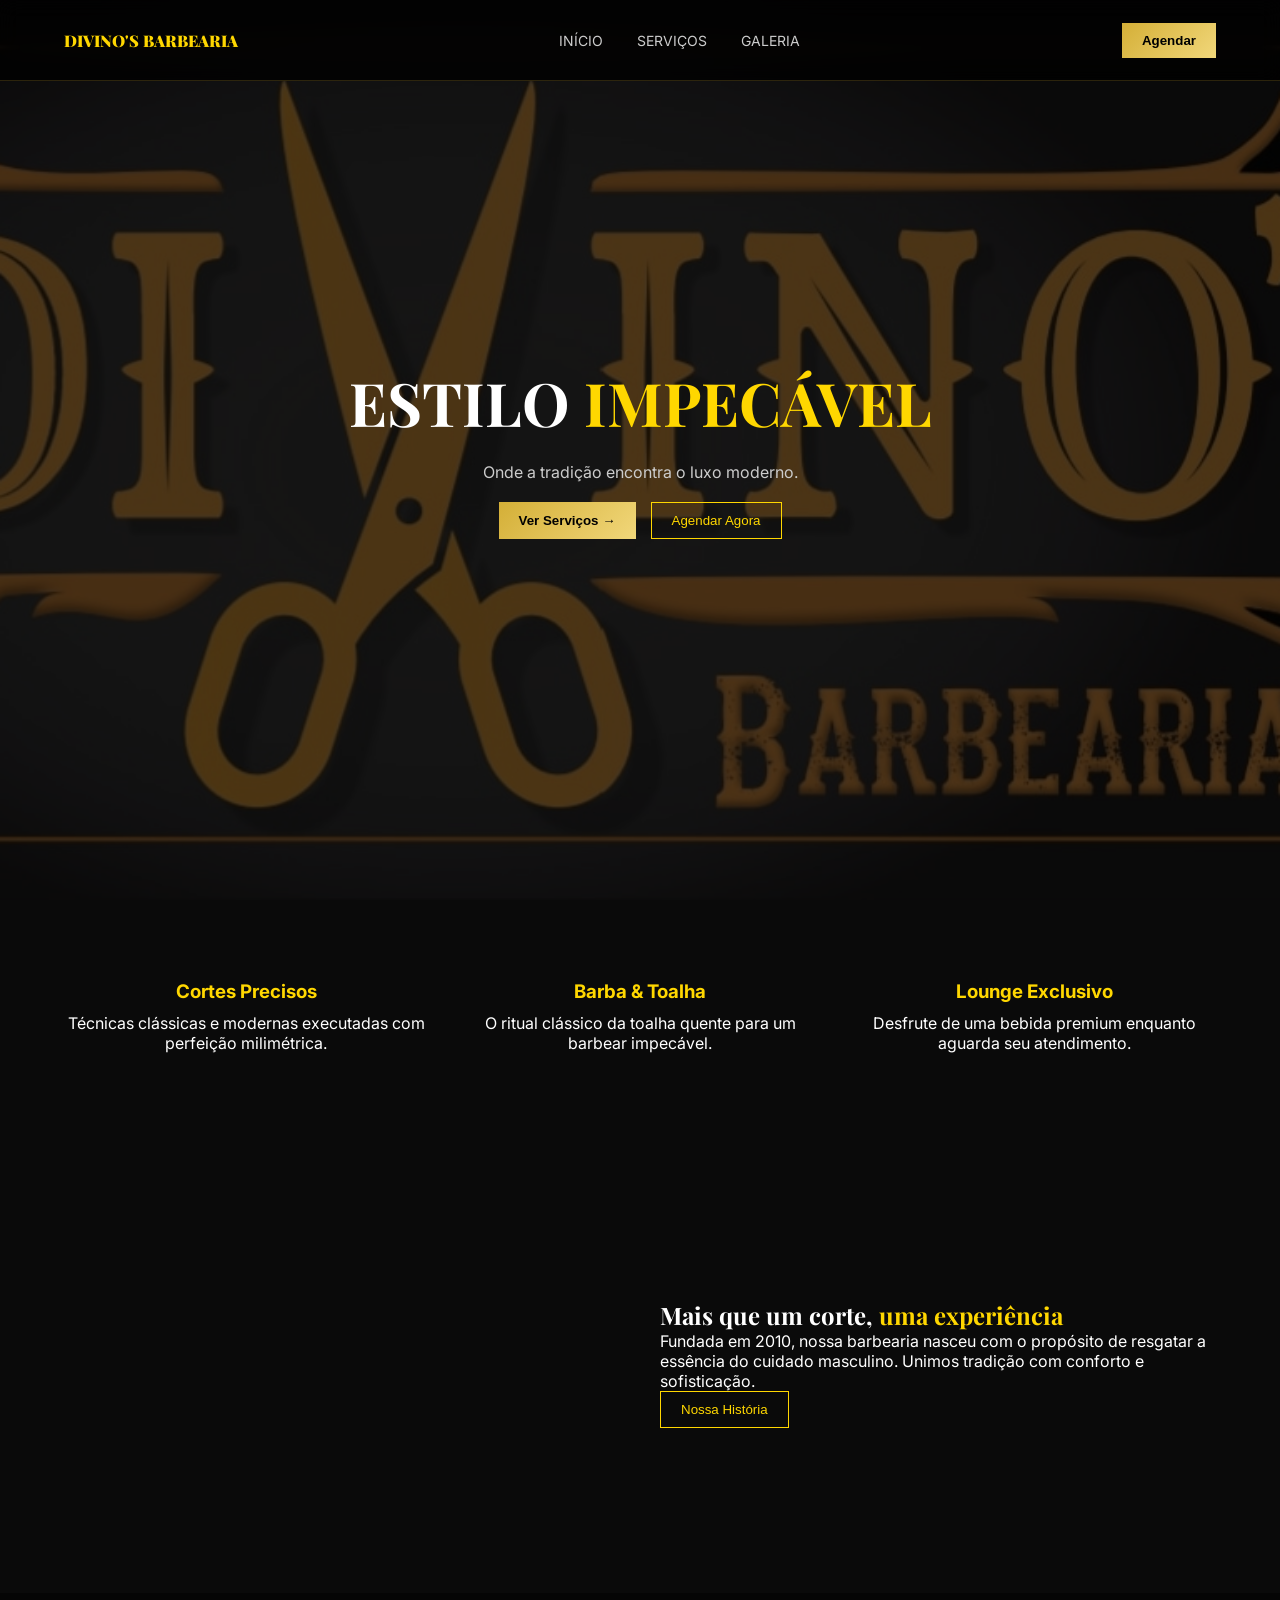
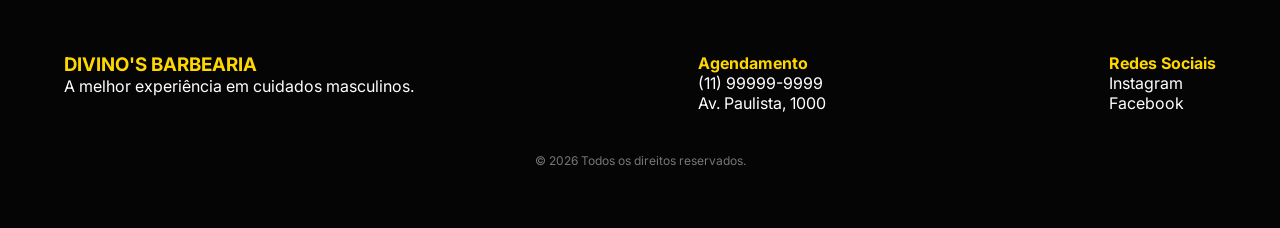
==== index.html @ fd5d9ac2 "inicio" ====
<!DOCTYPE html>
<html lang="pt-BR">
<head>
  <meta charset="UTF-8">
  <title>Divino's Barbearia</title>
  <link rel="stylesheet" href="style.css">
  <link href="https://fonts.googleapis.com/css2?family=Playfair+Display:wght@400;700;900&family=Inter:wght@300;400;600&display=swap" rel="stylesheet">
</head>
<body>

<!-- NAVBAR -->
<header class="navbar">
  <div class="container nav-content">
    <div class="logo">DIVINO'S BARBEARIA</div>

    <nav class="menu">
      <a href="#">Início</a>
      <a href="#">Serviços</a>
      <a href="#">Galeria</a>
    </nav>

    <button class="btn-gold">Agendar</button>
  </div>
</header>

<!-- HERO -->
<section class="hero">
  <div class="overlay"></div>

  <div class="hero-content">
    <h1>
      ESTILO <span>IMPECÁVEL</span>
    </h1>

    <p>Onde a tradição encontra o luxo moderno.</p>

    <div class="hero-buttons">
      <button class="btn-gold">Ver Serviços →</button>
      <button class="btn-outline">Agendar Agora</button>
    </div>
  </div>
</section>

<!-- SERVIÇOS -->
<section class="services container">
  <div class="card">
    <h3>Cortes Precisos</h3>
    <p>Técnicas clássicas e modernas executadas com perfeição milimétrica.</p>
  </div>

  <div class="card">
    <h3>Barba & Toalha</h3>
    <p>O ritual clássico da toalha quente para um barbear impecável.</p>
  </div>

  <div class="card">
    <h3>Lounge Exclusivo</h3>
    <p>Desfrute de uma bebida premium enquanto aguarda seu atendimento.</p>
  </div>
</section>

<!-- SOBRE -->
<section class="about container">
  <div class="about-img"></div>

  <div class="about-text">
    <h2>Mais que um corte, <span>uma experiência</span></h2>
    <p>
      Fundada em 2010, nossa barbearia nasceu com o propósito de resgatar a essência
      do cuidado masculino. Unimos tradição com conforto e sofisticação.
    </p>

    <button class="btn-outline">Nossa História</button>
  </div>
</section>

<!-- FOOTER -->
<footer>
  <div class="container footer-grid">

    <div>
      <h3>DIVINO'S BARBEARIA</h3>
      <p>A melhor experiência em cuidados masculinos.</p>
    </div>

    <div>
      <h4>Agendamento</h4>
      <p>(11) 99999-9999</p>
      <p>Av. Paulista, 1000</p>
    </div>

    <div>
      <h4>Redes Sociais</h4>
      <p>Instagram</p>
      <p>Facebook</p>
    </div>

  </div>

  <p class="copy">© 2026 Todos os direitos reservados.</p>
</footer>

<script src="script.js"></script>
</body>
</html>
---- style.css ----
* {
  margin: 0;
  padding: 0;
  box-sizing: border-box;
}

body {
  font-family: 'Inter', sans-serif;
  background: #0a0a0a;
  color: #fff;
}

/* CONTAINER */
.container {
  width: 90%;
  max-width: 1200px;
  margin: auto;
}

/* NAVBAR */
.navbar {
  position: fixed;
  width: 100%;
  background: rgba(0,0,0,0.8);
  backdrop-filter: blur(10px);
  border-bottom: 1px solid rgba(212,175,55,0.2);
  z-index: 999;
}

.nav-content {
  display: flex;
  justify-content: space-between;
  align-items: center;
  height: 80px;
}

.logo {
  font-family: 'Playfair Display', serif;
  font-weight: 900;
  color: gold;
}

.menu a {
  margin: 0 15px;
  text-decoration: none;
  color: #ccc;
  font-size: 14px;
  text-transform: uppercase;
}

.menu a:hover {
  color: gold;
}

/* BUTTONS */
.btn-gold {
  background: linear-gradient(135deg, #d4af37, #f1d77a);
  border: none;
  padding: 10px 20px;
  font-weight: bold;
  cursor: pointer;
}

.btn-outline {
  border: 1px solid gold;
  background: transparent;
  color: gold;
  padding: 10px 20px;
  cursor: pointer;
}

/* HERO */
.hero {
  height: 100vh;
  background-size: cover;
  background-position: center;
  background-image: url("./Imagens_Divino´s/Logo_Divino´s.jpeg");
  background-repeat:  no-repeat;
  display: flex;
  align-items: center;
  justify-content: center;
  text-align: center;
  position: relative;
}

.overlay {
  position: absolute;
  width: 100%;
  height: 100%;
  background: rgba(0,0,0,0.7);
}

.hero-content {
  position: relative;
  z-index: 2;
}

.hero h1 {
  font-family: 'Playfair Display', serif;
  font-size: 60px;
}

.hero span {
  color: gold;
}

.hero p {
  margin: 20px 0;
  color: #ccc;
}

.hero-buttons {
  display: flex;
  justify-content: center;
  gap: 15px;
}

/* SERVICES */
.services {
  display: flex;
  gap: 30px;
  padding: 80px 0;
}

.card {
  flex: 1;
  text-align: center;
}

.card h3 {
  color: gold;
  margin-bottom: 10px;
}

/* ABOUT */
.about {
  display: flex;
  gap: 40px;
  padding: 80px 0;
  align-items: center;
}

.about-img {
  flex: 1;
  height: 300px;
  background: url('L') center/cover;
}

.about-text {
  flex: 1;
}

.about h2 {
  font-family: 'Playfair Display', serif;
}

.about span {
  color: gold;
}

/* FOOTER */
footer {
  background: #050505;
  padding: 60px 0;
}

.footer-grid {
  display: flex;
  justify-content: space-between;
}

footer h3, footer h4 {
  color: gold;
}

.copy {
  text-align: center;
  margin-top: 40px;
  font-size: 12px;
  color: #777;
}
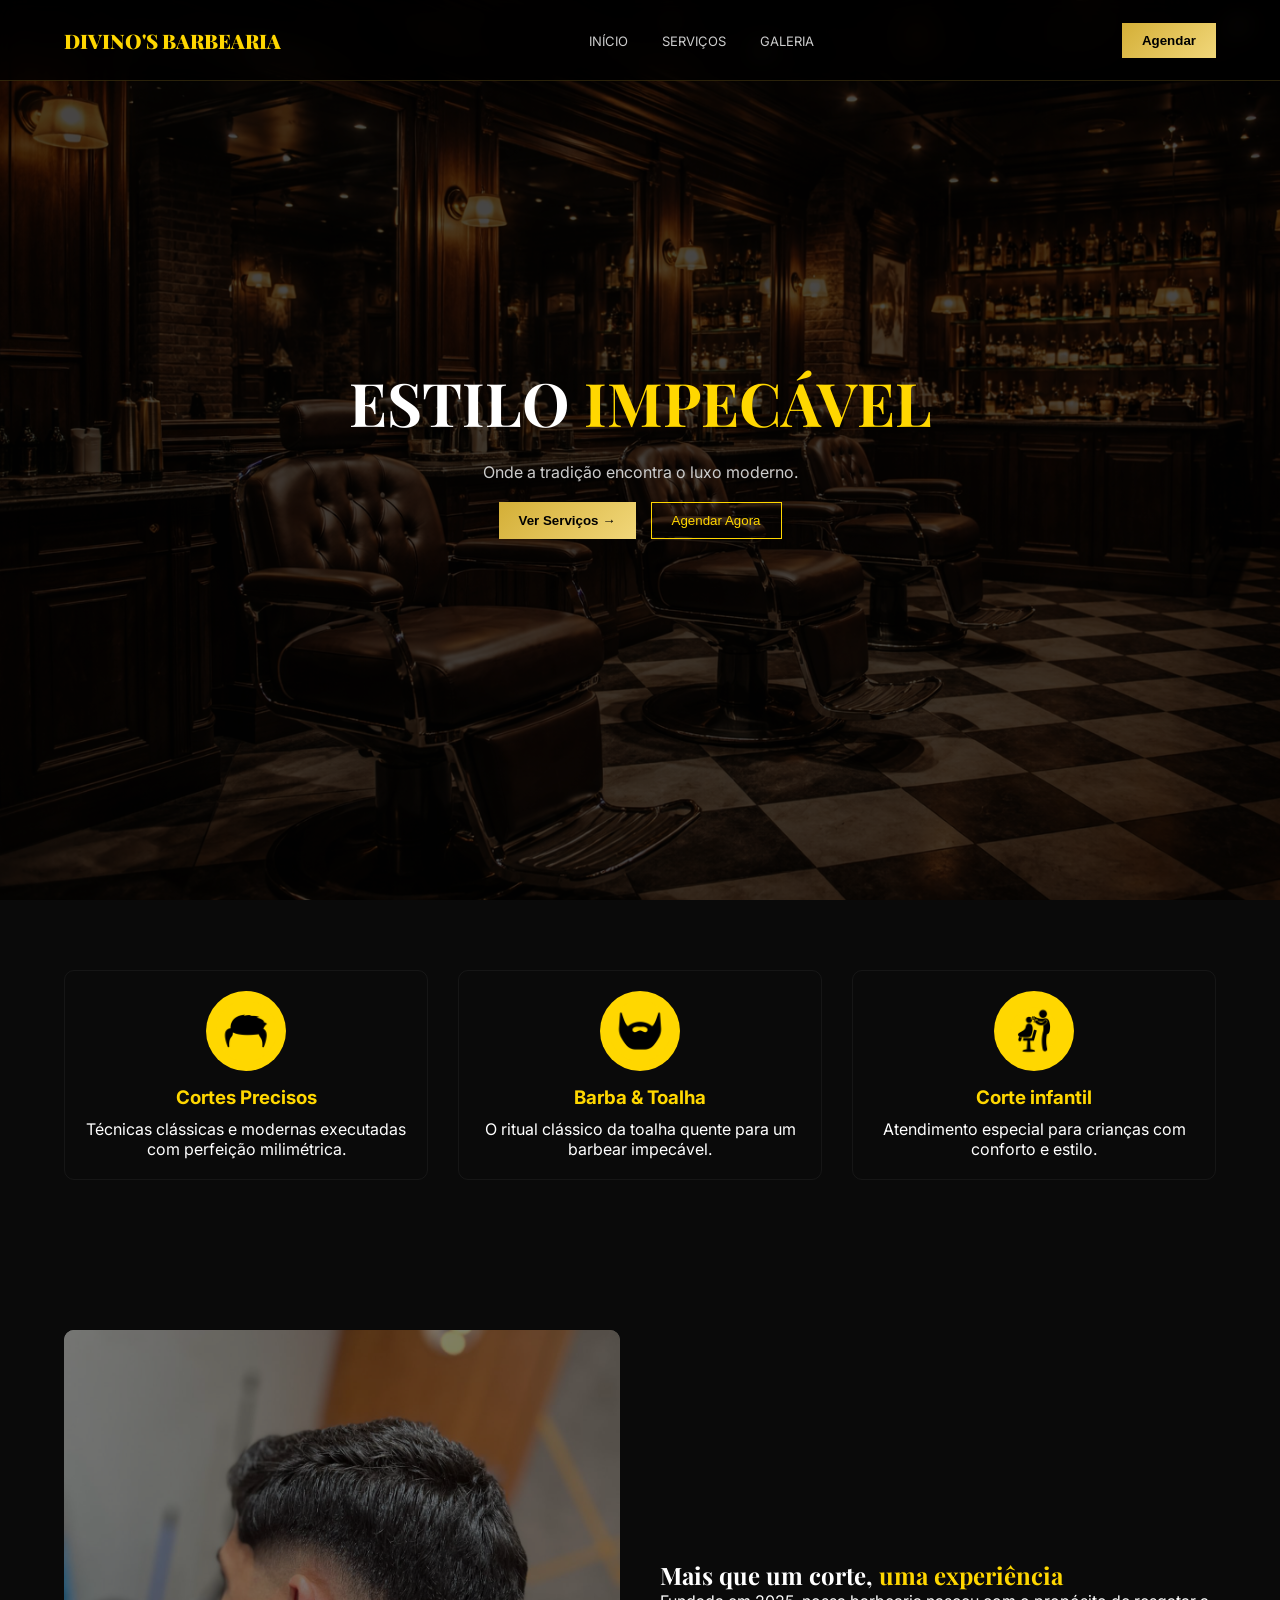
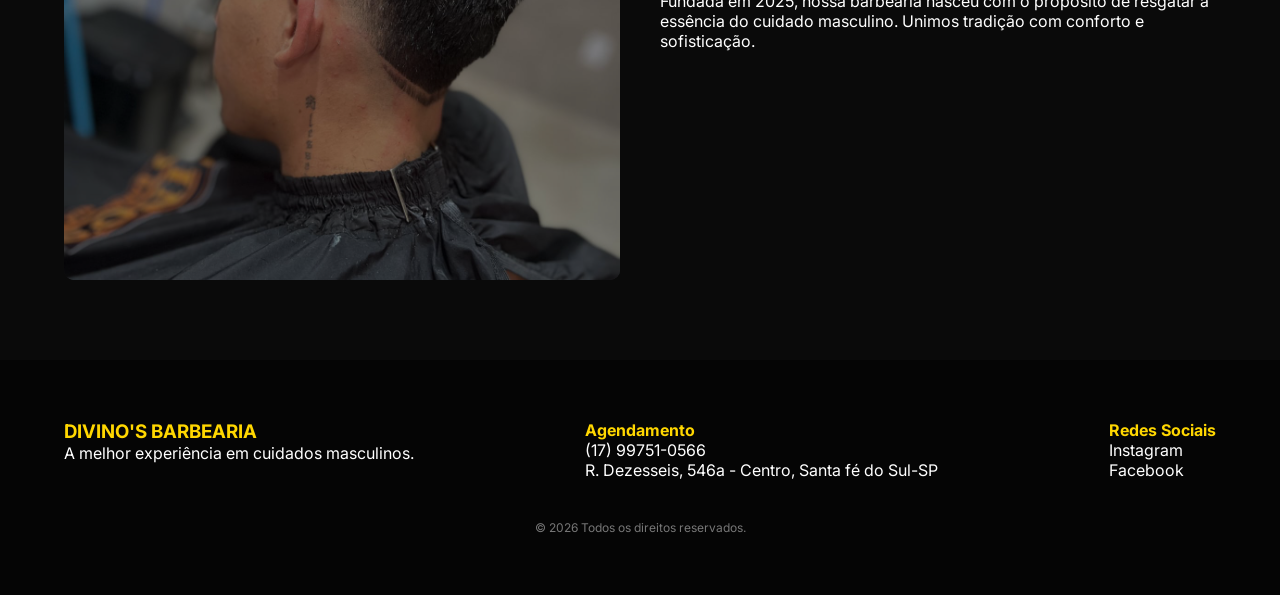
==== commit e62e16a7: "mod_02.04.26" ====
--- a/index.html
+++ b/index.html
@@ -43,19 +43,28 @@
 
 <!-- SERVIÇOS -->
 <section class="services container">
-  <div class="card">
+   <div class="card"> 
+  <div class="icon">
+  <img src="./Imagens_Divino´s/man-hair.png" class="icon-img">
+ </div> 
     <h3>Cortes Precisos</h3>
     <p>Técnicas clássicas e modernas executadas com perfeição milimétrica.</p>
   </div>
 
   <div class="card">
+     <div class="icon">
+     <img src="./Imagens_Divino´s/beard.png" class="icon-img">
+     </div>
     <h3>Barba & Toalha</h3>
     <p>O ritual clássico da toalha quente para um barbear impecável.</p>
   </div>
 
   <div class="card">
-    <h3>Lounge Exclusivo</h3>
-    <p>Desfrute de uma bebida premium enquanto aguarda seu atendimento.</p>
+     <div class="icon">
+     <img src="./Imagens_Divino´s/cutting.png" class="icon-img">
+    </div>
+     <h3>Corte infantil</h3>
+    <p>Atendimento especial para crianças com conforto e estilo.</p>
   </div>
 </section>
 
@@ -66,11 +75,10 @@
   <div class="about-text">
     <h2>Mais que um corte, <span>uma experiência</span></h2>
     <p>
-      Fundada em 2010, nossa barbearia nasceu com o propósito de resgatar a essência
+      Fundada em 2025, nossa barbearia nasceu com o propósito de resgatar a essência
       do cuidado masculino. Unimos tradição com conforto e sofisticação.
     </p>
 
-    <button class="btn-outline">Nossa História</button>
   </div>
 </section>
 
@@ -85,8 +93,8 @@
 
     <div>
       <h4>Agendamento</h4>
-      <p>(11) 99999-9999</p>
-      <p>Av. Paulista, 1000</p>
+      <p>(17) 99751-0566</p>
+      <p>R. Dezesseis, 546a - Centro, Santa fé do Sul-SP</p>
     </div>
 
     <div>
--- a/style.css
+++ b/style.css
@@ -38,15 +38,18 @@
   font-family: 'Playfair Display', serif;
   font-weight: 900;
   color: gold;
+  font-size: 20px;
 }
 
 .menu a {
   margin: 0 15px;
   text-decoration: none;
   color: #ccc;
-  font-size: 14px;
+  font-size: 13px;
   text-transform: uppercase;
-}
+  
+}
+
 
 .menu a:hover {
   color: gold;
@@ -74,7 +77,7 @@
   height: 100vh;
   background-size: cover;
   background-position: center;
-  background-image: url("./Imagens_Divino´s/Logo_Divino´s.jpeg");
+  background-image: url("./Imagens_Divino´s/Barbearia\ luxuosa\ e\ sofisticada.png");
   background-repeat:  no-repeat;
   display: flex;
   align-items: center;
@@ -119,17 +122,23 @@
 .services {
   display: flex;
   gap: 30px;
-  padding: 80px 0;
+  padding: 70px 0;
 }
 
 .card {
   flex: 1;
   text-align: center;
+
+  display: flex;
+  flex-direction: column;
+  align-items: center;
+  justify-content: center;
 }
 
 .card h3 {
   color: gold;
   margin-bottom: 10px;
+
 }
 
 /* ABOUT */
@@ -139,12 +148,28 @@
   padding: 80px 0;
   align-items: center;
 }
-
+/*inicio img*/
 .about-img {
+  position: relative;
   flex: 1;
-  height: 300px;
-  background: url('L') center/cover;
-}
+  height: 550px;
+  background-image: url("./Imagens_Divino´s/mid_fade_V.jpeg");
+background-size: cover;
+background-position: center;
+border-radius: 10px;
+overflow: hidden;
+}
+
+.about-img::after {
+  content: "";
+  position: absolute;
+  width: 100%;
+  height: 100%;
+  top: 0;
+  left: 0;
+  background: rgba(0, 0, 0, 0.5); /* controla a sombra */
+}
+/*Fim img*/
 
 .about-text {
   flex: 1;
@@ -178,4 +203,56 @@
   margin-top: 40px;
   font-size: 12px;
   color: #777;
+}
+
+.icon {
+  width: 80px;
+  height: 80px;
+  background: gold;
+  border-radius: 50%;
+
+  display: flex;
+  align-items: center;
+  justify-content: center;
+
+  margin-bottom: 15px;
+}
+
+.icon-img {
+  width: 60px;
+  height: 60px;
+}
+
+/*melhoras visuais*/
+.navbar {
+  transition: 0.3s;
+}
+.btn-gold {
+  transition: 0.3s;
+}
+
+.btn-gold:hover {
+  transform: scale(1.05);
+  opacity: 0.9;
+}
+
+.btn-outline:hover {
+  background: gold;
+  color: black;
+}
+
+html {
+  scroll-behavior: smooth;
+
+}
+.card {
+  padding: 20px;
+  border: 1px solid rgba(255,255,255,0.05);
+  border-radius: 10px;
+  transition: 0.3s;
+}
+
+.card:hover {
+  transform: translateY(-5px);
+  border-color: gold;
 }
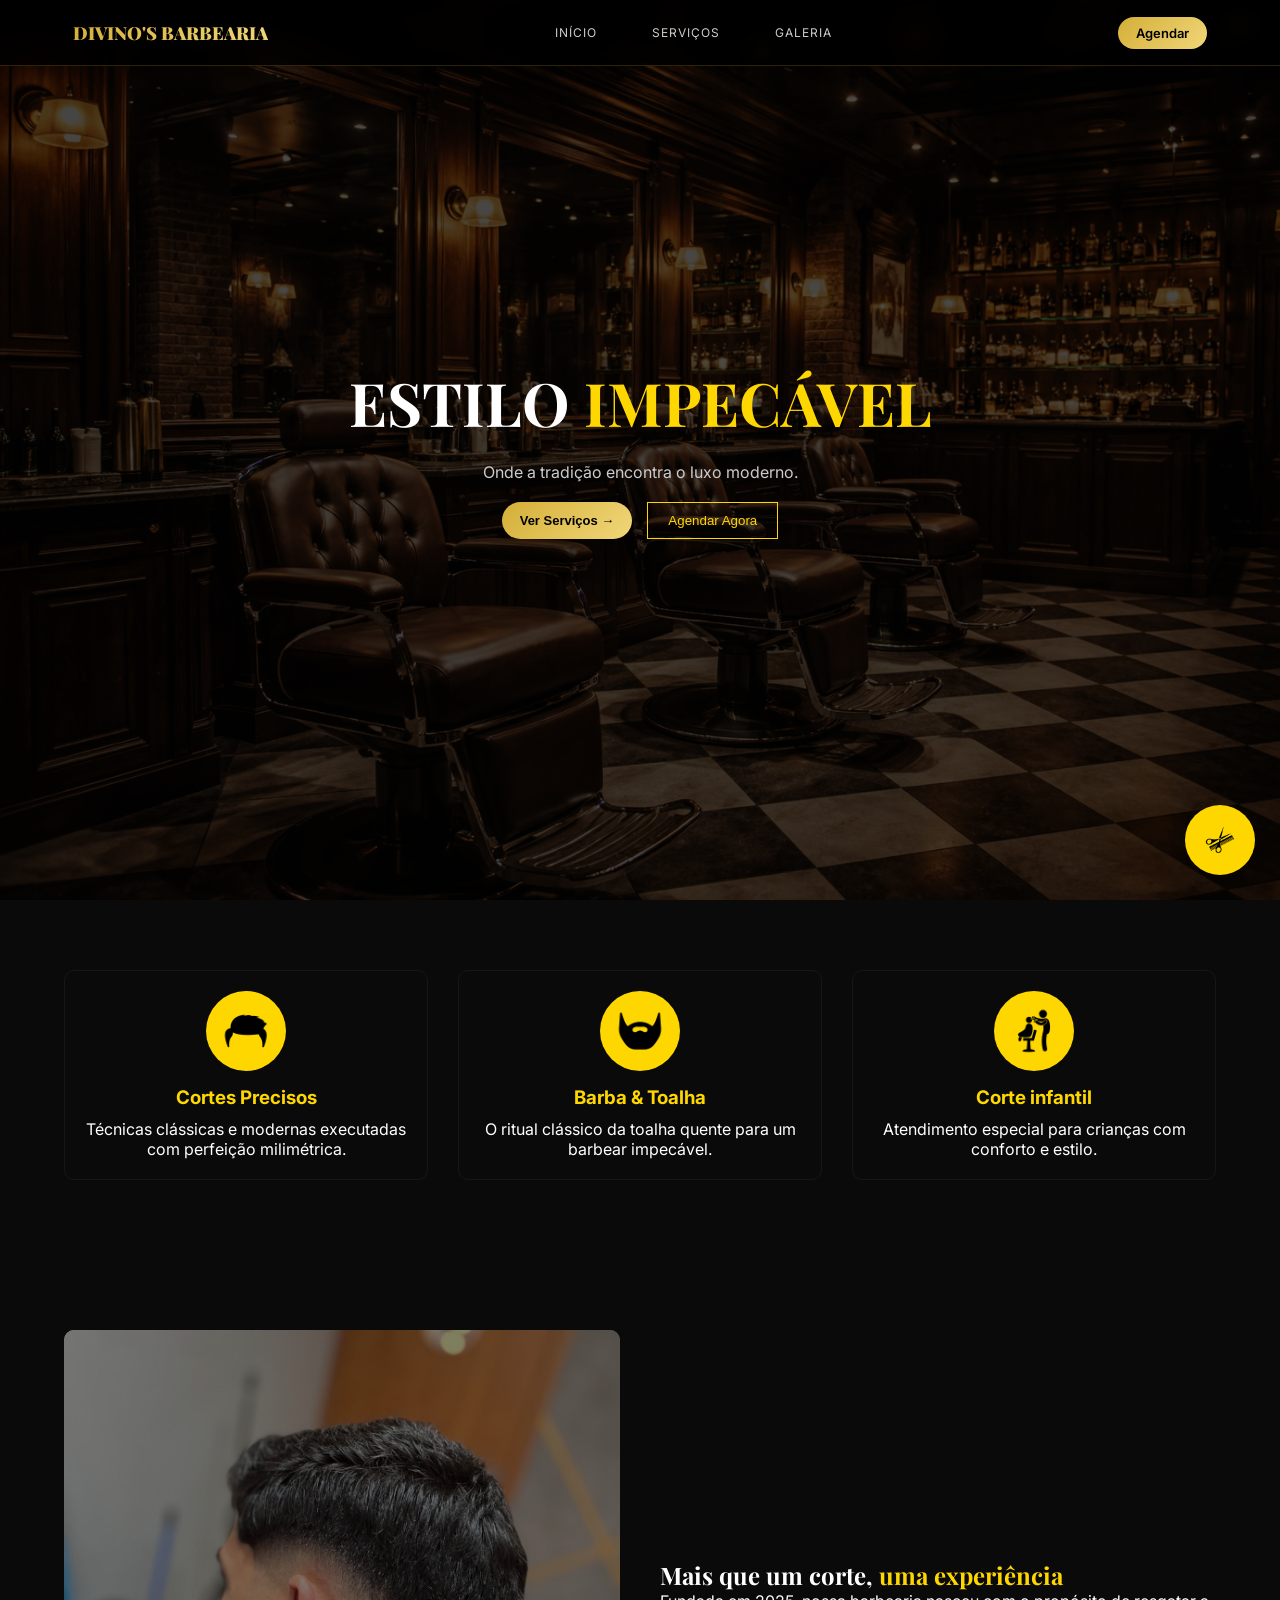
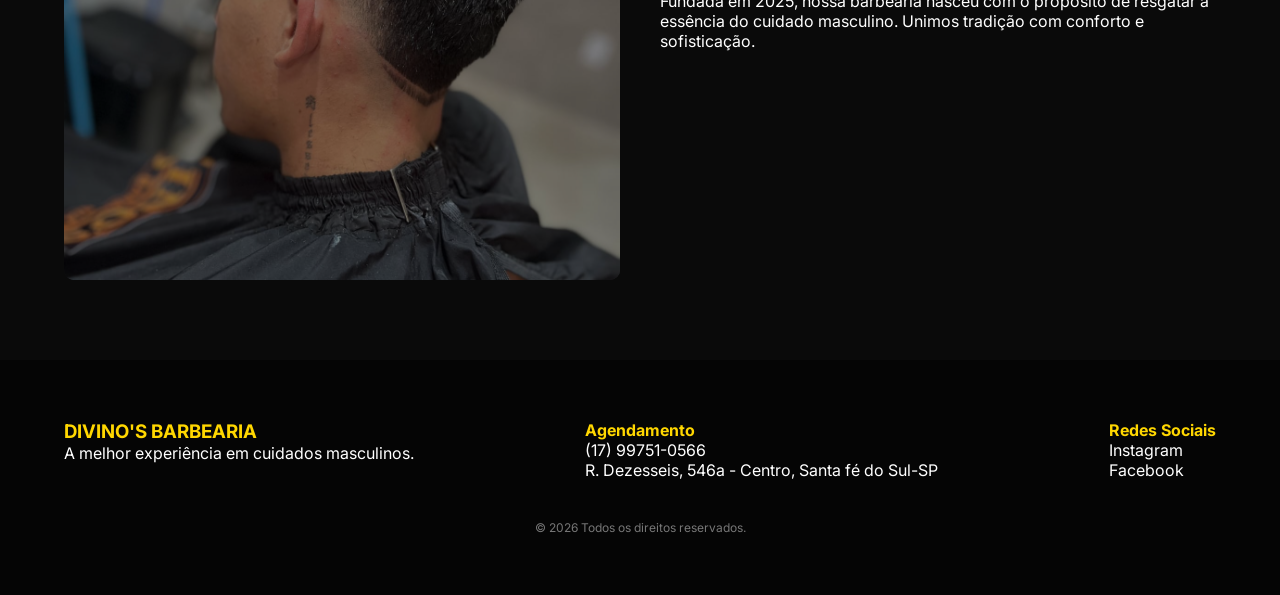
==== commit 9c9ba52f: "mod_Alterando_Agendar" ====
--- a/index.html
+++ b/index.html
@@ -19,7 +19,9 @@
       <a href="#">Galeria</a>
     </nav>
 
-    <button class="btn-gold">Agendar</button>
+    <a href="agendamento.html" class="btn-gold">
+  Agendar
+</a>
   </div>
 </header>
 
@@ -70,8 +72,9 @@
 
 <!-- SOBRE -->
 <section class="about container">
-  <div class="about-img"></div>
-
+  <div class="about-img">
+  <img id="slider" src="./Imagens_Divino´s/mid_fade_V.jpeg">
+</div>
   <div class="about-text">
     <h2>Mais que um corte, <span>uma experiência</span></h2>
     <p>
@@ -107,6 +110,24 @@
 
   <p class="copy">© 2026 Todos os direitos reservados.</p>
 </footer>
+<a href="https://wa.me/5517996291054" 
+   class="whatsapp-btn" 
+   target="_blank" 
+   id="whatsappBtn">
+   
+   <img src="./Imagens_Divino´s/tesoura-e-pente.png" 
+        alt="WhatsApp">
+</a>
+<script>
+  const btn = document.getElementById("whatsappBtn");
+
+  setInterval(() => {
+    btn.style.transform = "translateY(-10px)";
+    setTimeout(() => {
+      btn.style.transform = "translateY(0)";
+    }, 300);
+  }, 3000);
+</script>
 
 <script src="script.js"></script>
 </body>
--- a/style.css
+++ b/style.css
@@ -33,14 +33,21 @@
   align-items: center;
   height: 80px;
 }
-
+/*LOGO*/
 .logo {
   font-family: 'Playfair Display', serif;
-  font-weight: 900;
-  color: gold;
-  font-size: 20px;
-}
-
+  font-weight: 1000;
+  font-size: 28px;
+
+  background: linear-gradient(135deg, #d4af37, #f1d77a);
+  -webkit-background-clip: text;
+  -webkit-text-fill-color: transparent;
+
+  /* compatibilidade */
+  background-clip: text;
+  color: transparent;
+}
+/*FIM LOGO*/
 .menu a {
   margin: 0 15px;
   text-decoration: none;
@@ -153,7 +160,6 @@
   position: relative;
   flex: 1;
   height: 550px;
-  background-image: url("./Imagens_Divino´s/mid_fade_V.jpeg");
 background-size: cover;
 background-position: center;
 border-radius: 10px;
@@ -169,6 +175,20 @@
   left: 0;
   background: rgba(0, 0, 0, 0.5); /* controla a sombra */
 }
+.about-img {
+  position: relative;
+  flex: 1;
+  height: 550px;
+  border-radius: 10px;
+  overflow: hidden;
+}
+
+.about-img img {
+  width: 100%;
+  height: 100%;
+  object-fit: cover;
+  transition: opacity 1s ease-in-out;
+}
 /*Fim img*/
 
 .about-text {
@@ -222,6 +242,144 @@
   width: 60px;
   height: 60px;
 }
+/* BOTÃO WHATSAPP */
+.whatsapp-btn {
+  position: fixed;
+  bottom: 25px;
+  right: 25px;
+  width: 70px;
+  height: 70px;
+  background:gold;
+  border-radius: 50%;
+  display: flex;
+  align-items: center;
+  justify-content: center;
+  z-index: 9999;
+  animation: pulse 1.5s infinite;
+  transition: transform 0.3s;
+}
+
+.whatsapp-btn img {
+  width: 40px;
+  height: 40px;
+}
+
+.whatsapp-btn:hover {
+  transform: scale(1.1);
+}
+/*Fim BOTÃO WHATSAPP*/
+
+
+/*iNICIO MENU*/
+.nav-content {
+  display: grid;
+  grid-template-columns: auto 1fr auto;
+  align-items: center;
+  height: 65px; /* mais compacto */
+}
+
+/* LOGO à esquerda */
+.logo {
+  justify-self: start;
+  font-size: 18px;
+}
+
+/* MENU centralizado */
+.menu {
+  display: flex;
+  justify-content: center;
+  gap: 25px; /* espaço mais controlado */
+}
+
+.menu a {
+  text-decoration: none;
+  color: #ccc;
+  font-size: 12px;
+  letter-spacing: 1px;
+  text-transform: uppercase;
+  transition: 0.3s;
+}
+
+.menu a:hover {
+  color: gold;
+}
+
+/* BOTÃO à direita */
+.nav-btn {
+  justify-self: end;
+}
+
+.btn-gold {
+  background: linear-gradient(135deg, #d4af37, #f1d77a);
+  border: none;
+  padding: 7px 16px;
+  font-size: 13px;
+  font-weight: 670;
+  border-radius: 15px; /* mais elegante */
+  cursor: pointer;
+  transition: 0.3s;
+}
+.nav-btn {
+  justify-self: end;
+  width: auto;
+}
+.btn-gold {
+  display: inline-flex; /* 🔥 melhor que inline-block */
+  align-items: center;
+  justify-content: center;
+
+  text-decoration: none;
+  text-align: center;
+
+  background: linear-gradient(135deg, #d4af37, #f1d77a);
+  color: black;
+
+  padding: 8px 18px;
+  font-size: 13px;
+  font-weight: 600;
+
+  border-radius: 20px;
+  cursor: pointer;
+
+  transition: 0.3s;
+}
+
+
+.btn-gold:hover {
+  transform: scale(0.5);
+}
+.navbar {
+  padding: 0 10px;
+}
+
+.menu a {
+  position: relative;
+}
+
+.menu a::after {
+  content: "";
+  position: absolute;
+  width: 0%;
+  height: 2px;
+  background: gold;
+  left: 0;
+  bottom: -5px;
+  transition: 0.3s;
+}
+
+.menu a:hover::after {
+  width: 100%;
+}
+/*Fim MENU*/
+
+
+
+
+
+
+
+
+
 
 /*melhoras visuais*/
 .navbar {
